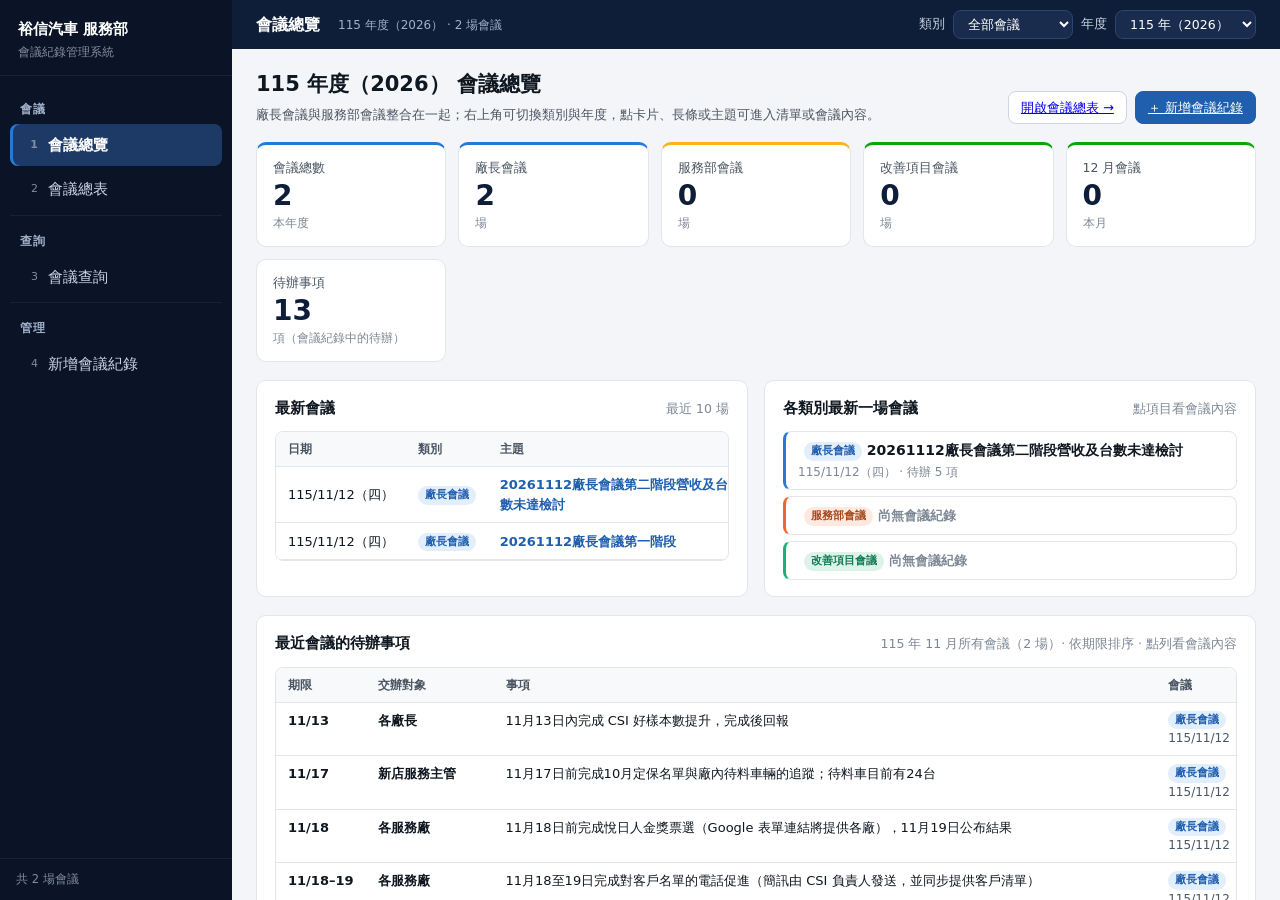
==== index.html @ f14bd817 "開啟 GitHub Pages：根目錄轉址到儀表板 Co-Authored-By: Claude Opus 5.5 <noreply@anthropic.com>" ====
<!doctype html><html lang="zh-Hant"><head><meta charset="utf-8"><meta name="robots" content="noindex, nofollow"><title>會議紀錄管理系統</title><meta http-equiv="refresh" content="0;url=app/index.html#/board"></head><body style="font-family:sans-serif;padding:24px">正在開啟會議紀錄儀表板… <a href="app/index.html#/board">沒有自動跳轉請按這裡</a></body></html>
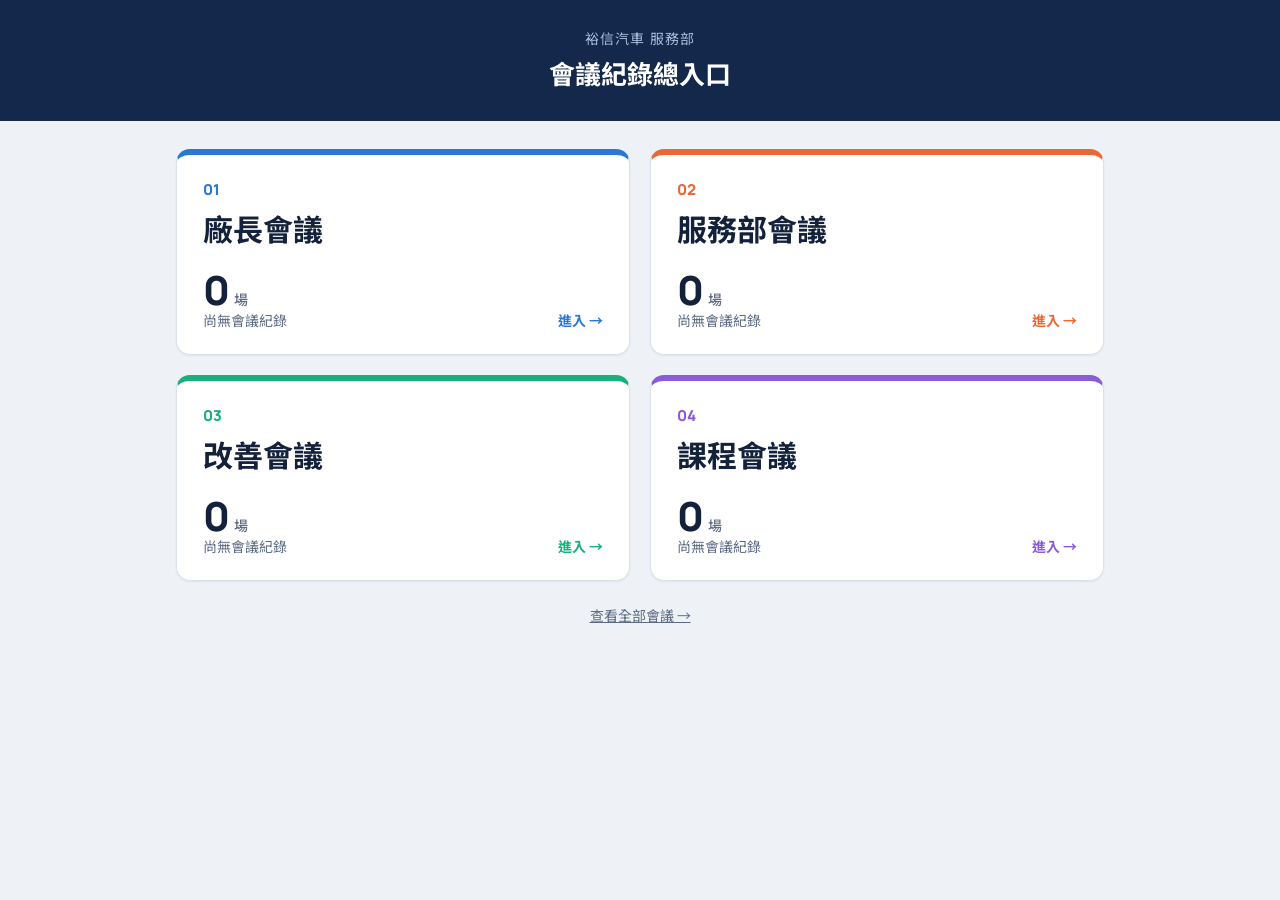
==== commit c267d61e: "會議系統新增總入口（四大類別方塊），新增課程會議類別，清空舊會議資料 Co-Authored-By: Claude Opus 5.5 <noreply@anthropic.com>" ====
--- a/index.html
+++ b/index.html
@@ -1 +1,57 @@
-<!doctype html><html lang="zh-Hant"><head><meta charset="utf-8"><meta name="robots" content="noindex, nofollow"><title>會議紀錄管理系統</title><meta http-equiv="refresh" content="0;url=app/index.html#/board"></head><body style="font-family:sans-serif;padding:24px">正在開啟會議紀錄儀表板… <a href="app/index.html#/board">沒有自動跳轉請按這裡</a></body></html>
+<!doctype html>
+<html lang="zh-Hant">
+<head>
+<meta charset="utf-8">
+<meta name="viewport" content="width=device-width, initial-scale=1, viewport-fit=cover">
+<meta name="robots" content="noindex, nofollow, noarchive">
+<title>會議紀錄總入口</title>
+<link rel="preconnect" href="https://fonts.googleapis.com">
+<link rel="stylesheet" href="https://fonts.googleapis.com/css2?family=Noto+Sans+TC:wght@400;500;700&family=Manrope:wght@600;800&display=swap">
+<style>
+:root{--bg:#eef2f7;--ink:#14213a;--muted:#5d6b82;--panel:#fff;--line:#dbe2ec;--side:#13284b;
+  --s1:#2a78d6;--s2:#eb6834;--s3:#1baf7a;--s4:#8a5cd6}
+*{box-sizing:border-box}
+body{margin:0;min-height:100vh;background:var(--bg);color:var(--ink);font-family:"Noto Sans TC",system-ui,sans-serif}
+header{background:var(--side);color:#fff;padding:28px 16px 30px;text-align:center}
+header .t{font-size:14px;color:#a9bcdc;letter-spacing:.08em}
+header h1{margin:6px 0 0;font-size:26px;font-weight:700}
+main{max-width:960px;margin:0 auto;padding:28px 16px 40px}
+.grid{display:grid;grid-template-columns:repeat(2,minmax(0,1fr));gap:20px}
+.tile{position:relative;display:flex;flex-direction:column;justify-content:space-between;min-height:200px;padding:24px 26px;
+  background:var(--panel);border:1px solid var(--line);border-top:6px solid var(--c);border-radius:14px;
+  color:inherit;text-decoration:none;box-shadow:0 1px 2px rgba(20,33,58,.06);transition:transform .15s,box-shadow .15s}
+.tile:hover,.tile:focus-visible{transform:translateY(-3px);box-shadow:0 10px 24px rgba(20,33,58,.12);outline:none}
+.tile .no{font-family:Manrope,sans-serif;font-weight:800;font-size:15px;color:var(--c)}
+.tile h2{margin:6px 0 0;font-size:30px;font-weight:700}
+.tile .meta{display:flex;align-items:flex-end;justify-content:space-between;gap:12px;margin-top:20px;color:var(--muted);font-size:14px}
+.tile .n{font-family:Manrope,sans-serif;font-weight:800;font-size:40px;line-height:1;color:var(--ink)}
+.tile .n small{font-family:"Noto Sans TC",sans-serif;font-size:14px;font-weight:500;color:var(--muted);margin-left:4px}
+.tile .go{font-weight:700;color:var(--c);white-space:nowrap}
+.all{display:block;margin:24px auto 0;width:max-content;max-width:100%;color:var(--muted);font-size:14px}
+@media (max-width:640px){.grid{grid-template-columns:1fr;gap:14px}.tile{min-height:150px;padding:20px}.tile h2{font-size:26px}.tile .n{font-size:32px}}
+</style>
+</head>
+<body>
+<header>
+  <div class="t">裕信汽車 服務部</div>
+  <h1>會議紀錄總入口</h1>
+</header>
+<main>
+  <div class="grid" id="grid"></div>
+  <a class="all" href="app/index.html#/board?tp=">查看全部會議 →</a>
+</main>
+<script src="app/data/meetings.js"></script>
+<script>
+// 四個類別名稱需與 app/js/app.js 的 BASE_TYPES 相同
+var T=[['廠長會議','var(--s1)'],['服務部會議','var(--s2)'],['改善會議','var(--s3)'],['課程會議','var(--s4)']];
+var D=window.MEETING_DATA||[];
+document.getElementById('grid').innerHTML=T.map(function(t,i){
+  var ms=D.filter(function(m){return m.type===t[0]}).sort(function(a,b){return b.date<a.date?-1:1});
+  var last=ms.length?'最近一場 '+ms[0].date.replace(/-/g,'/'):'尚無會議紀錄';
+  return '<a class="tile" style="--c:'+t[1]+'" href="app/index.html#/board?tp='+encodeURIComponent(t[0])+'">'+
+    '<div><div class="no">0'+(i+1)+'</div><h2>'+t[0]+'</h2></div>'+
+    '<div class="meta"><div><div class="n">'+ms.length+'<small>場</small></div><div>'+last+'</div></div><span class="go">進入 →</span></div></a>';
+}).join('');
+</script>
+</body>
+</html>
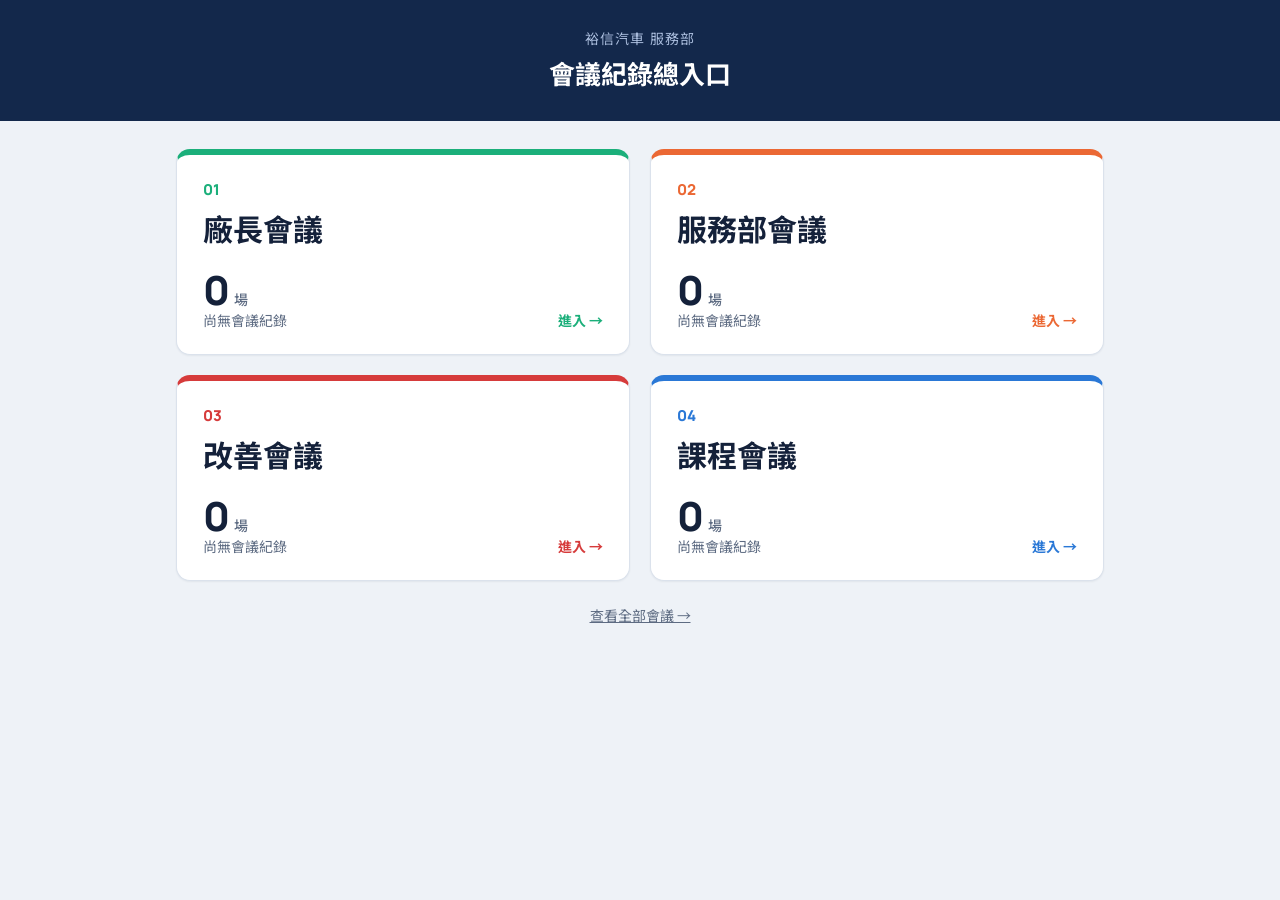
==== commit d4c9236e: "總入口與會議類別改色：廠長綠、服務部橙、改善紅、課程藍 Co-Authored-By: Claude Opus 5.5 <noreply@anthropic.com>" ====
--- a/index.html
+++ b/index.html
@@ -9,7 +9,7 @@
 <link rel="stylesheet" href="https://fonts.googleapis.com/css2?family=Noto+Sans+TC:wght@400;500;700&family=Manrope:wght@600;800&display=swap">
 <style>
 :root{--bg:#eef2f7;--ink:#14213a;--muted:#5d6b82;--panel:#fff;--line:#dbe2ec;--side:#13284b;
-  --s1:#2a78d6;--s2:#eb6834;--s3:#1baf7a;--s4:#8a5cd6}
+  --s1:#1baf7a;--s2:#eb6834;--s3:#d63b3b;--s4:#2a78d6}
 *{box-sizing:border-box}
 body{margin:0;min-height:100vh;background:var(--bg);color:var(--ink);font-family:"Noto Sans TC",system-ui,sans-serif}
 header{background:var(--side);color:#fff;padding:28px 16px 30px;text-align:center}
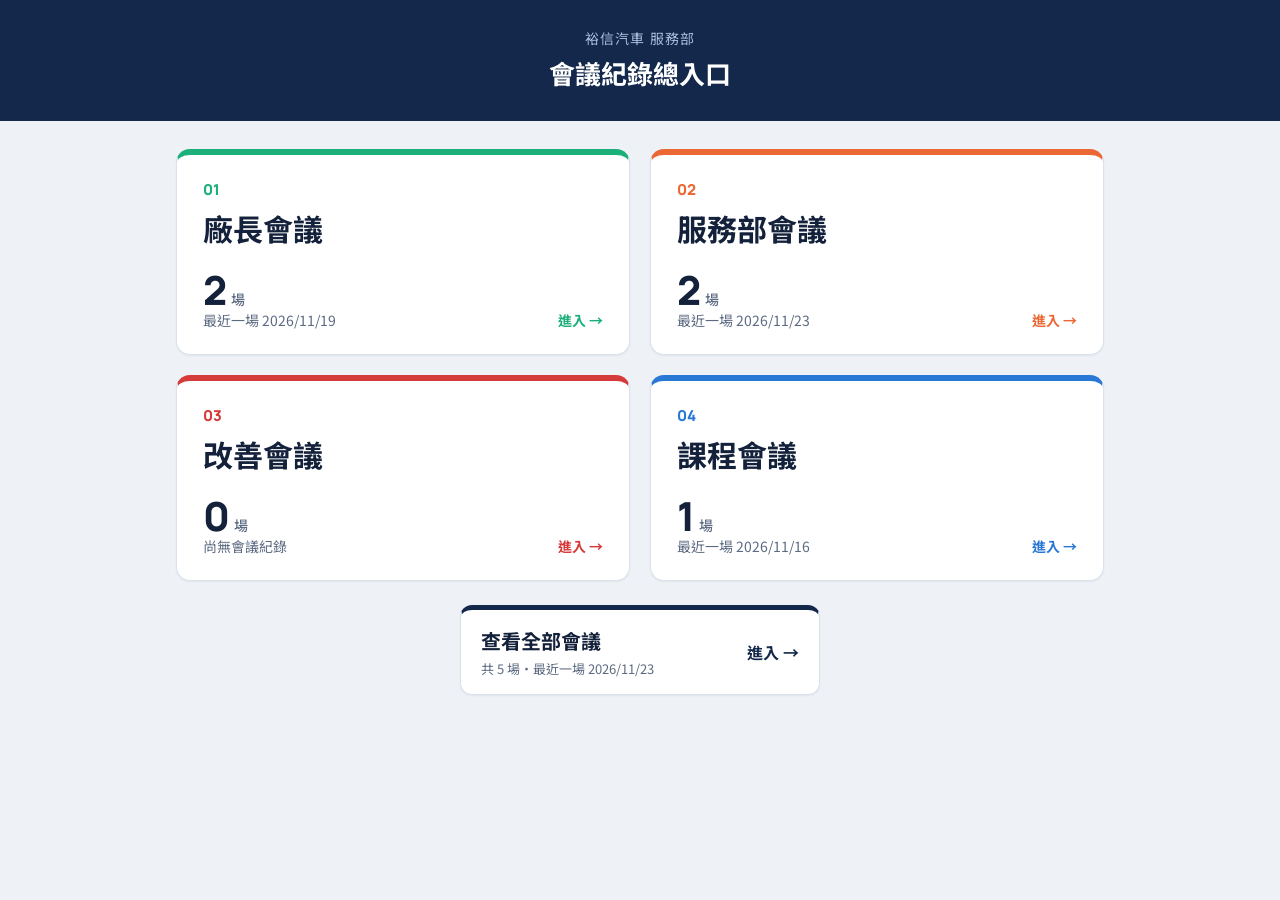
==== commit 6b1cbfe9: "總入口：查看全部會議改成小方格按鈕 Co-Authored-By: Claude Opus 5.5 <noreply@anthropic.com>" ====
--- a/index.html
+++ b/index.html
@@ -27,7 +27,13 @@
 .tile .n{font-family:Manrope,sans-serif;font-weight:800;font-size:40px;line-height:1;color:var(--ink)}
 .tile .n small{font-family:"Noto Sans TC",sans-serif;font-size:14px;font-weight:500;color:var(--muted);margin-left:4px}
 .tile .go{font-weight:700;color:var(--c);white-space:nowrap}
-.all{display:block;margin:24px auto 0;width:max-content;max-width:100%;color:var(--muted);font-size:14px}
+.all{display:flex;align-items:center;justify-content:space-between;gap:16px;width:min(360px,100%);margin:24px auto 0;padding:16px 20px;
+  background:var(--panel);border:1px solid var(--line);border-top:5px solid var(--side);border-radius:12px;color:inherit;text-decoration:none;
+  box-shadow:0 1px 2px rgba(20,33,58,.06);transition:transform .15s,box-shadow .15s}
+.all:hover,.all:focus-visible{transform:translateY(-3px);box-shadow:0 10px 24px rgba(20,33,58,.12);outline:none}
+.all h2{margin:0;font-size:20px;font-weight:700}
+.all .sub{margin-top:4px;color:var(--muted);font-size:13px}
+.all .go{font-weight:700;color:var(--side);white-space:nowrap}
 @media (max-width:640px){.grid{grid-template-columns:1fr;gap:14px}.tile{min-height:150px;padding:20px}.tile h2{font-size:26px}.tile .n{font-size:32px}}
 </style>
 </head>
@@ -38,7 +44,7 @@
 </header>
 <main>
   <div class="grid" id="grid"></div>
-  <a class="all" href="app/index.html#/board?tp=">查看全部會議 →</a>
+  <a class="all" id="all" href="app/index.html#/board?tp="><div><h2>查看全部會議</h2><div class="sub" id="allSub"></div></div><span class="go">進入 →</span></a>
 </main>
 <script src="app/data/meetings.js"></script>
 <script>
@@ -52,6 +58,8 @@
     '<div><div class="no">0'+(i+1)+'</div><h2>'+t[0]+'</h2></div>'+
     '<div class="meta"><div><div class="n">'+ms.length+'<small>場</small></div><div>'+last+'</div></div><span class="go">進入 →</span></div></a>';
 }).join('');
+var ds=D.map(function(m){return m.date}).sort();
+document.getElementById("allSub").textContent="共 "+D.length+" 場"+(ds.length?"・最近一場 "+ds[ds.length-1].replace(/-/g,"/"):"");
 </script>
 </body>
 </html>
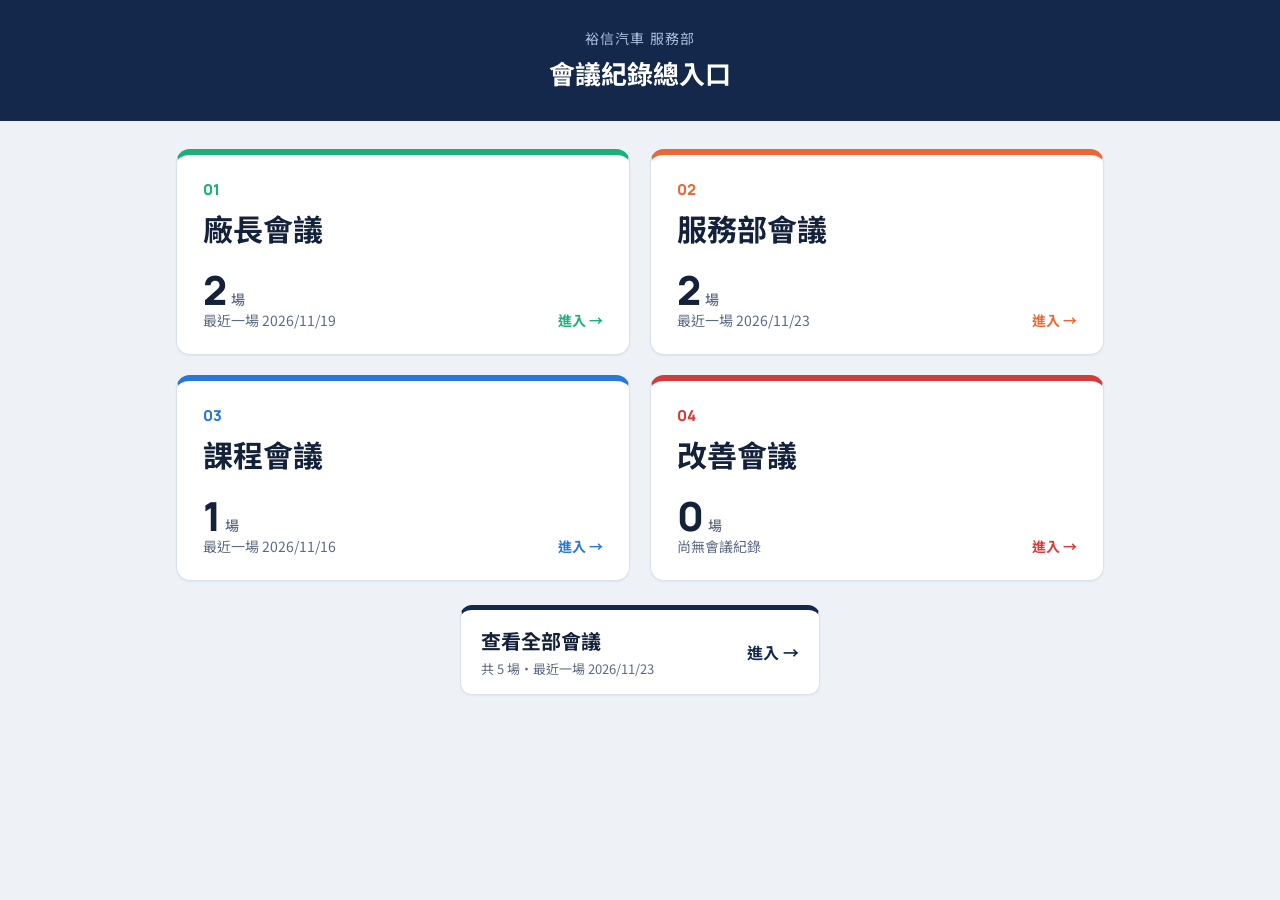
==== commit 31308126: "總入口：課程會議排 03、改善會議排 04 Co-Authored-By: Claude Opus 5.5 <noreply@anthropic.com>" ====
--- a/index.html
+++ b/index.html
@@ -49,7 +49,7 @@
 <script src="app/data/meetings.js"></script>
 <script>
 // 四個類別名稱需與 app/js/app.js 的 BASE_TYPES 相同
-var T=[['廠長會議','var(--s1)'],['服務部會議','var(--s2)'],['改善會議','var(--s3)'],['課程會議','var(--s4)']];
+var T=[['廠長會議','var(--s1)'],['服務部會議','var(--s2)'],['課程會議','var(--s4)'],['改善會議','var(--s3)']];
 var D=window.MEETING_DATA||[];
 document.getElementById('grid').innerHTML=T.map(function(t,i){
   var ms=D.filter(function(m){return m.type===t[0]}).sort(function(a,b){return b.date<a.date?-1:1});
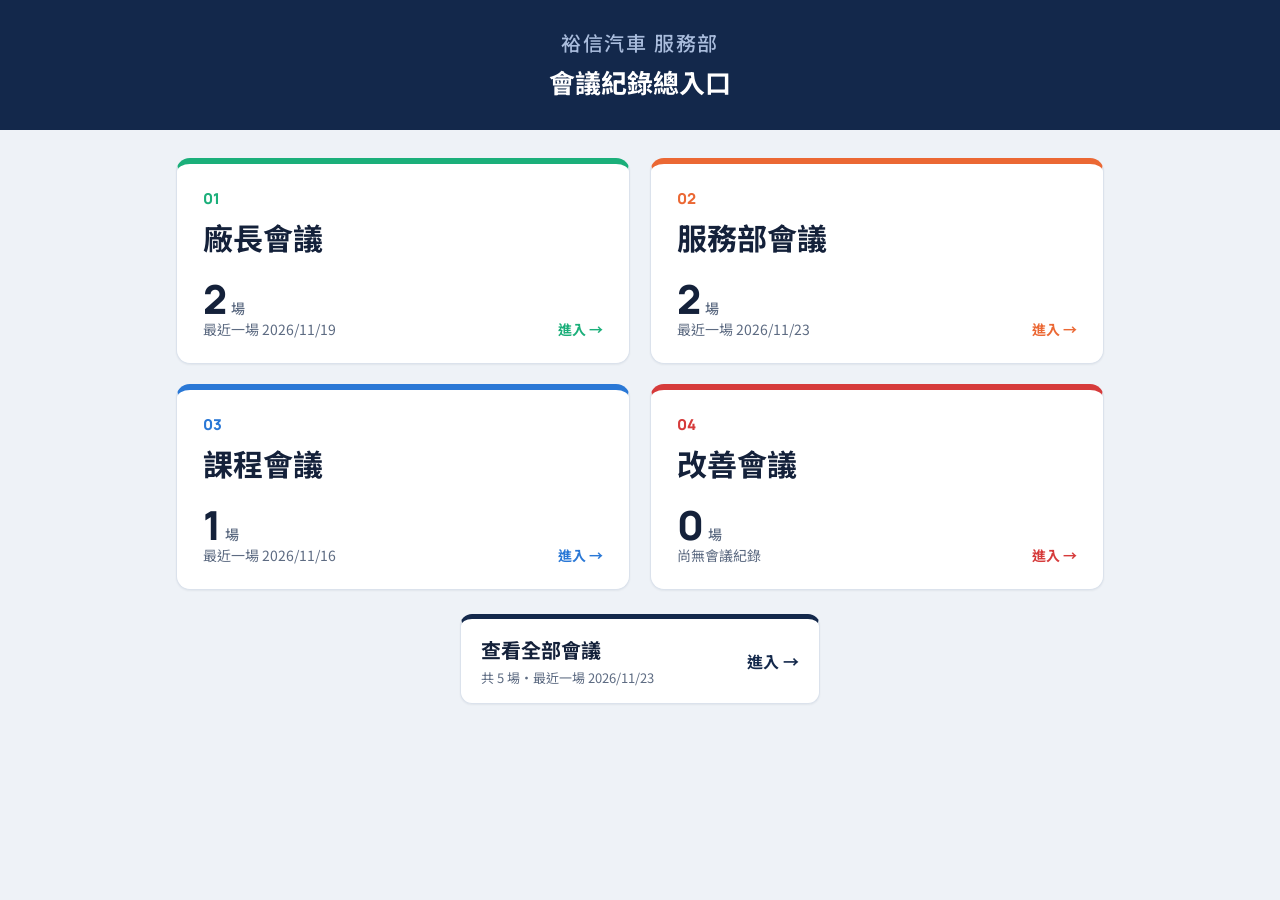
==== commit a9d61089: "總入口：上方「裕信汽車 服務部」字放大 Co-Authored-By: Claude Opus 5.5 <noreply@anthropic.com>" ====
--- a/index.html
+++ b/index.html
@@ -13,7 +13,7 @@
 *{box-sizing:border-box}
 body{margin:0;min-height:100vh;background:var(--bg);color:var(--ink);font-family:"Noto Sans TC",system-ui,sans-serif}
 header{background:var(--side);color:#fff;padding:28px 16px 30px;text-align:center}
-header .t{font-size:14px;color:#a9bcdc;letter-spacing:.08em}
+header .t{font-size:20px;font-weight:500;color:#a9bcdc;letter-spacing:.08em}
 header h1{margin:6px 0 0;font-size:26px;font-weight:700}
 main{max-width:960px;margin:0 auto;padding:28px 16px 40px}
 .grid{display:grid;grid-template-columns:repeat(2,minmax(0,1fr));gap:20px}
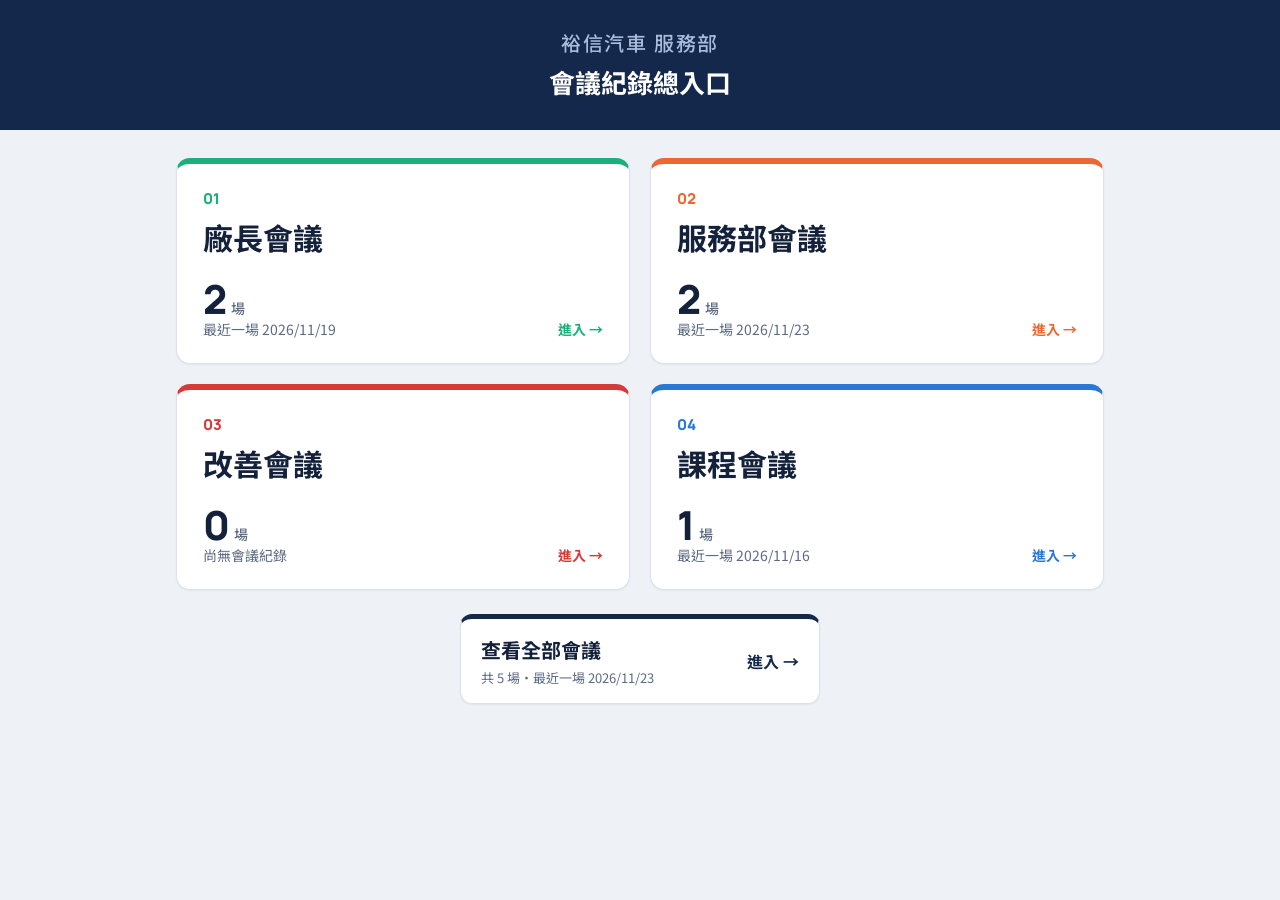
==== commit ffcdbaac: "總入口：改回改善會議 03、課程會議 04 Co-Authored-By: Claude Opus 5.5 <noreply@anthropic.com>" ====
--- a/index.html
+++ b/index.html
@@ -49,7 +49,7 @@
 <script src="app/data/meetings.js"></script>
 <script>
 // 四個類別名稱需與 app/js/app.js 的 BASE_TYPES 相同
-var T=[['廠長會議','var(--s1)'],['服務部會議','var(--s2)'],['課程會議','var(--s4)'],['改善會議','var(--s3)']];
+var T=[['廠長會議','var(--s1)'],['服務部會議','var(--s2)'],['改善會議','var(--s3)'],['課程會議','var(--s4)']];
 var D=window.MEETING_DATA||[];
 document.getElementById('grid').innerHTML=T.map(function(t,i){
   var ms=D.filter(function(m){return m.type===t[0]}).sort(function(a,b){return b.date<a.date?-1:1});
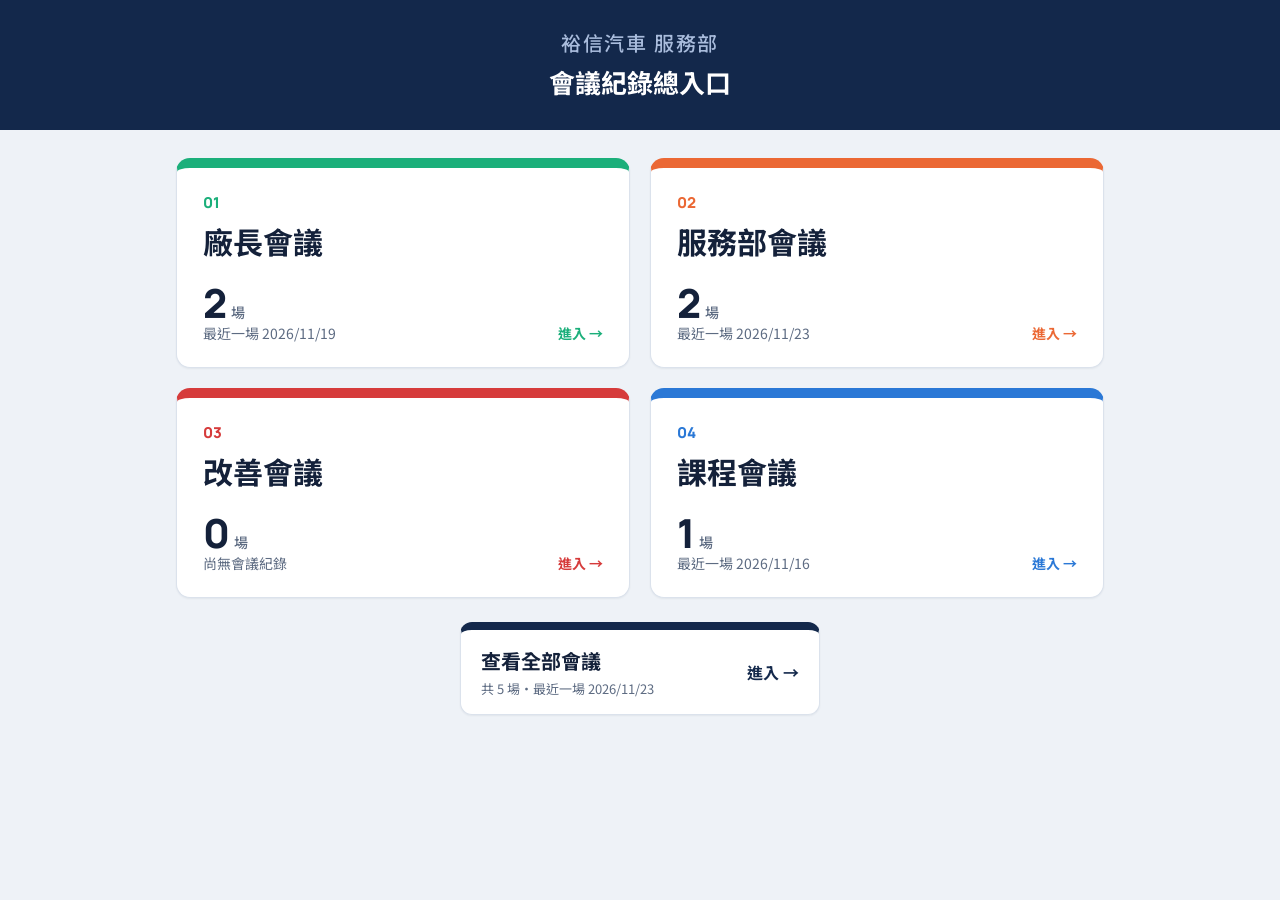
==== commit 1e74ac6e: "總入口：方格彩色頂邊加粗 Co-Authored-By: Claude Opus 5.5 <noreply@anthropic.com>" ====
--- a/index.html
+++ b/index.html
@@ -18,7 +18,7 @@
 main{max-width:960px;margin:0 auto;padding:28px 16px 40px}
 .grid{display:grid;grid-template-columns:repeat(2,minmax(0,1fr));gap:20px}
 .tile{position:relative;display:flex;flex-direction:column;justify-content:space-between;min-height:200px;padding:24px 26px;
-  background:var(--panel);border:1px solid var(--line);border-top:6px solid var(--c);border-radius:14px;
+  background:var(--panel);border:1px solid var(--line);border-top:10px solid var(--c);border-radius:14px;
   color:inherit;text-decoration:none;box-shadow:0 1px 2px rgba(20,33,58,.06);transition:transform .15s,box-shadow .15s}
 .tile:hover,.tile:focus-visible{transform:translateY(-3px);box-shadow:0 10px 24px rgba(20,33,58,.12);outline:none}
 .tile .no{font-family:Manrope,sans-serif;font-weight:800;font-size:15px;color:var(--c)}
@@ -28,7 +28,7 @@
 .tile .n small{font-family:"Noto Sans TC",sans-serif;font-size:14px;font-weight:500;color:var(--muted);margin-left:4px}
 .tile .go{font-weight:700;color:var(--c);white-space:nowrap}
 .all{display:flex;align-items:center;justify-content:space-between;gap:16px;width:min(360px,100%);margin:24px auto 0;padding:16px 20px;
-  background:var(--panel);border:1px solid var(--line);border-top:5px solid var(--side);border-radius:12px;color:inherit;text-decoration:none;
+  background:var(--panel);border:1px solid var(--line);border-top:8px solid var(--side);border-radius:12px;color:inherit;text-decoration:none;
   box-shadow:0 1px 2px rgba(20,33,58,.06);transition:transform .15s,box-shadow .15s}
 .all:hover,.all:focus-visible{transform:translateY(-3px);box-shadow:0 10px 24px rgba(20,33,58,.12);outline:none}
 .all h2{margin:0;font-size:20px;font-weight:700}
